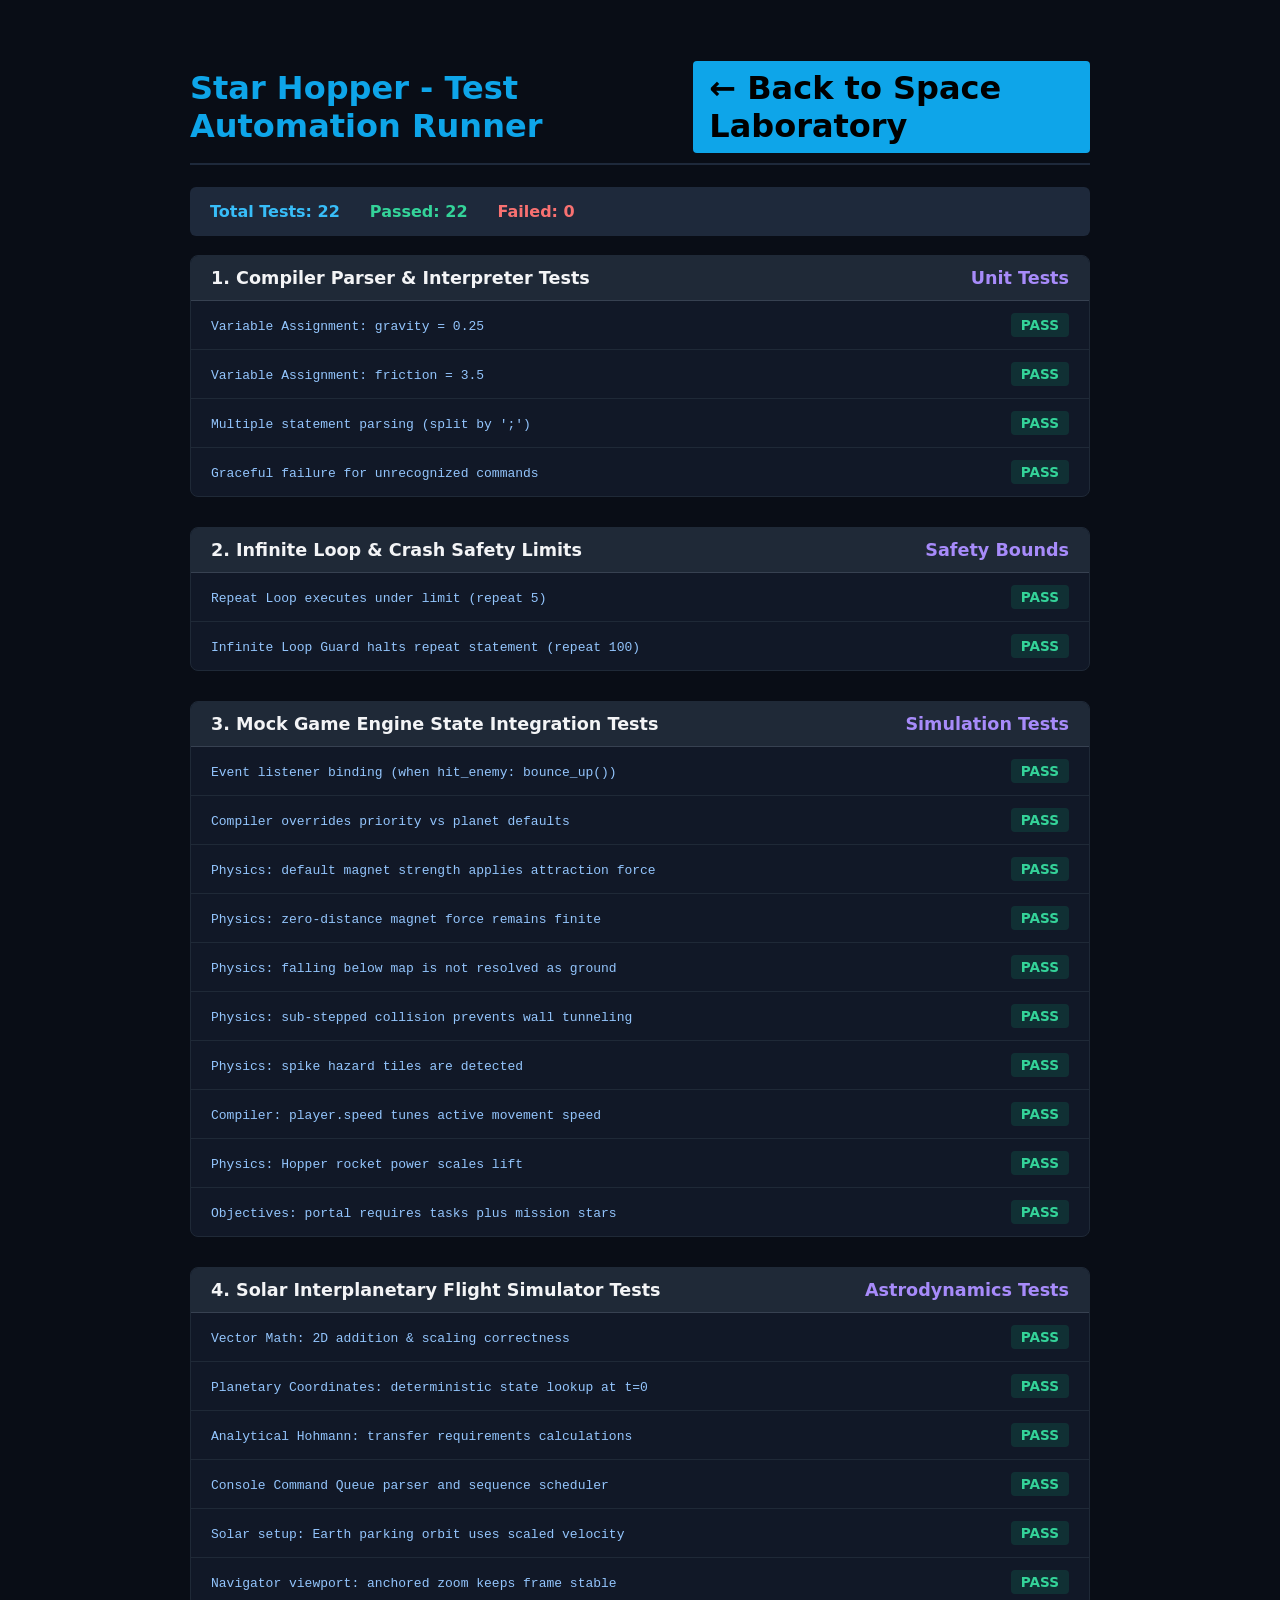
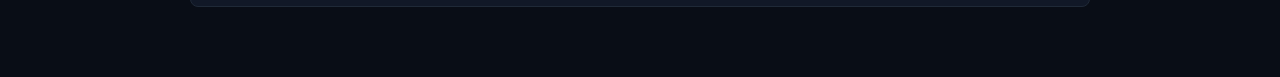
==== tests.html @ 29ea79fc "Improve mission dashboard and engineering flow" ====
<!DOCTYPE html>
<html lang="en">
<head>
  <meta charset="UTF-8">
  <title>Star Hopper - Integration & Unit Tests</title>
  <style>
    body {
      background: #090d16;
      color: #f3f4f6;
      font-family: system-ui, -apple-system, sans-serif;
      padding: 40px;
      max-width: 900px;
      margin: 0 auto;
    }
    h1 {
      color: #0ea5e9;
      border-bottom: 2px solid #1e293b;
      padding-bottom: 10px;
      display: flex;
      justify-content: space-between;
      align-items: center;
    }
    .test-suite {
      margin-bottom: 30px;
      background: #111827;
      border: 1px solid #1f2937;
      border-radius: 8px;
      overflow: hidden;
    }
    .suite-header {
      background: #1f2937;
      padding: 12px 20px;
      font-weight: bold;
      font-size: 1.1rem;
      border-bottom: 1px solid #374151;
      display: flex;
      justify-content: space-between;
    }
    .test-row {
      padding: 12px 20px;
      border-bottom: 1px solid #1f2937;
      display: flex;
      justify-content: space-between;
      align-items: center;
    }
    .test-row:last-child {
      border-bottom: none;
    }
    .test-name {
      font-family: monospace;
      color: #93c5fd;
    }
    .status-pass {
      background: rgba(16, 185, 129, 0.15);
      color: #34d399;
      padding: 4px 10px;
      border-radius: 4px;
      font-size: 0.85rem;
      font-weight: bold;
    }
    .status-fail {
      background: rgba(239, 68, 68, 0.15);
      color: #f87171;
      padding: 4px 10px;
      border-radius: 4px;
      font-size: 0.85rem;
      font-weight: bold;
    }
    .error-details {
      margin-top: 5px;
      color: #fca5a5;
      font-family: monospace;
      font-size: 0.8rem;
      background: #271c1c;
      padding: 8px;
      border-radius: 4px;
      display: none;
    }
    .summary-box {
      background: #1e293b;
      padding: 15px 20px;
      border-radius: 6px;
      display: flex;
      gap: 30px;
      font-weight: bold;
    }
    .nav-btn {
      background: #0ea5e9;
      color: #000;
      border: none;
      padding: 8px 16px;
      border-radius: 4px;
      font-weight: bold;
      cursor: pointer;
      text-decoration: none;
    }
    .nav-btn:hover {
      background: #38bdf8;
    }
  </style>
  <!-- Sequentially Mock dependencies for game instances -->
  <script>
    // Audio/SFX Mocks
    const SFX = {
      playJump: () => {},
      playSuccess: () => {},
      playError: () => {},
      playCoin: () => {},
      startBGM: () => {},
      stopBGM: () => {}
    };
    // UI Log mock
    function ui_log_output(msg, type) {
      console.log(`[MOCK UI LOG - ${type}]: ${msg}`);
    }
    function ui_log_input(msg) {
      console.log(`[MOCK UI INPUT]: ${msg}`);
    }
    function updateMissionList() {}
    function renderNotebookHistory() {}
    let notebookEntries = {};
  </script>
  <!-- Load compiler and engine modules -->
  <script src="interpreter.js"></script>
  <script src="missions.js"></script>
  <script src="planets.js"></script>
  <script src="entities.js"></script>
  <script src="physics.js"></script>
  <!-- Solar Spaceflight simulator modules -->
  <script src="nav-core.js"></script>
  <script src="nav-bodies.js"></script>
  <script src="nav-physics.js"></script>
  <script src="nav-ship.js"></script>
  <script src="nav-transfer.js"></script>
  <script src="nav-renderer.js"></script>
  <script src="nav-missions.js"></script>
  <script src="navigator.js"></script>
  <script src="game.js"></script>
</head>
<body>

  <h1>
    <span>Star Hopper - Test Automation Runner</span>
    <a href="index.html" class="nav-btn">← Back to Space Laboratory</a>
  </h1>

  <div class="summary-box">
    <div style="color: #38bdf8;">Total Tests: <span id="total-count">0</span></div>
    <div style="color: #34d399;">Passed: <span id="passed-count">0</span></div>
    <div style="color: #f87171;">Failed: <span id="failed-count">0</span></div>
  </div>
  
  <br />

  <div class="test-suite">
    <div class="suite-header">
      <span>1. Compiler Parser & Interpreter Tests</span>
      <span style="color: #a78bfa;">Unit Tests</span>
    </div>
    <div id="compiler-suite"></div>
  </div>

  <div class="test-suite">
    <div class="suite-header">
      <span>2. Infinite Loop & Crash Safety Limits</span>
      <span style="color: #a78bfa;">Safety Bounds</span>
    </div>
    <div id="safety-suite"></div>
  </div>

  <div class="test-suite">
    <div class="suite-header">
      <span>3. Mock Game Engine State Integration Tests</span>
      <span style="color: #a78bfa;">Simulation Tests</span>
    </div>
    <div id="engine-suite"></div>
  </div>

  <div class="test-suite">
    <div class="suite-header">
      <span>4. Solar Interplanetary Flight Simulator Tests</span>
      <span style="color: #a78bfa;">Astrodynamics Tests</span>
    </div>
    <div id="solar-suite"></div>
  </div>

  <!-- Run the tests -->
  <script src="test-runner.js"></script>
</body>
</html>
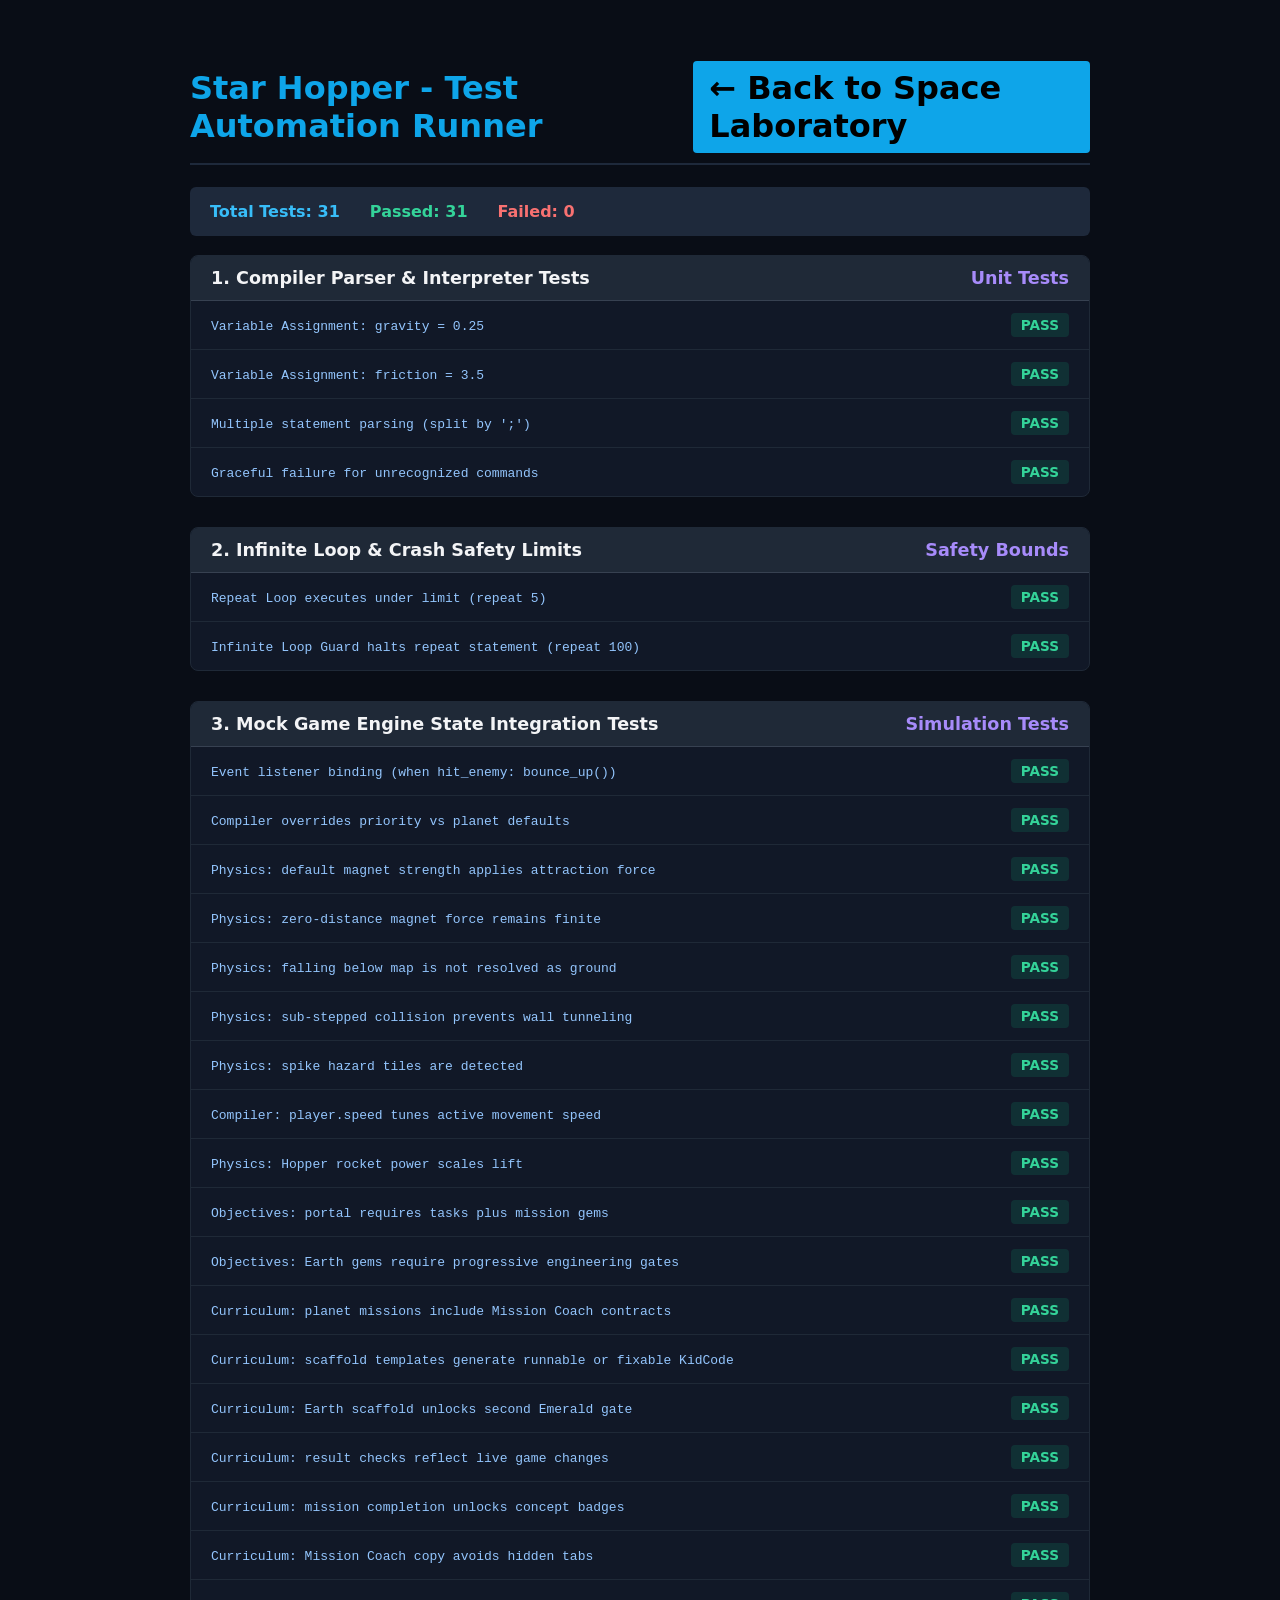
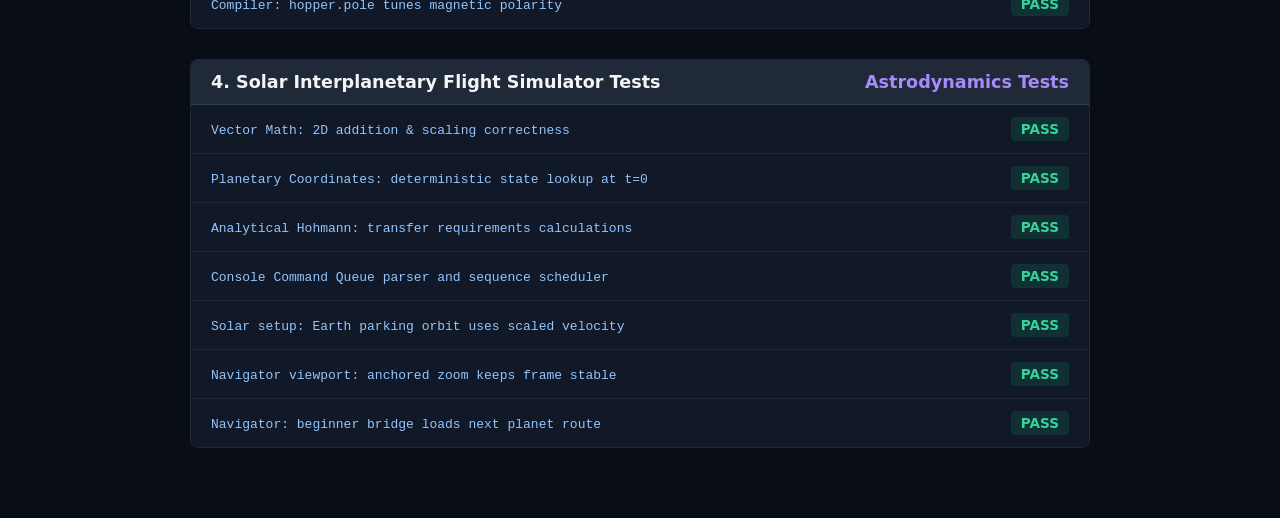
==== commit 4f9904a6: "Add Mission Coach 2 learning loop" ====
--- a/tests.html
+++ b/tests.html
@@ -136,6 +136,7 @@
   <script src="nav-missions.js"></script>
   <script src="navigator.js"></script>
   <script src="game.js"></script>
+  <script src="guided-mode.js"></script>
 </head>
 <body>
 
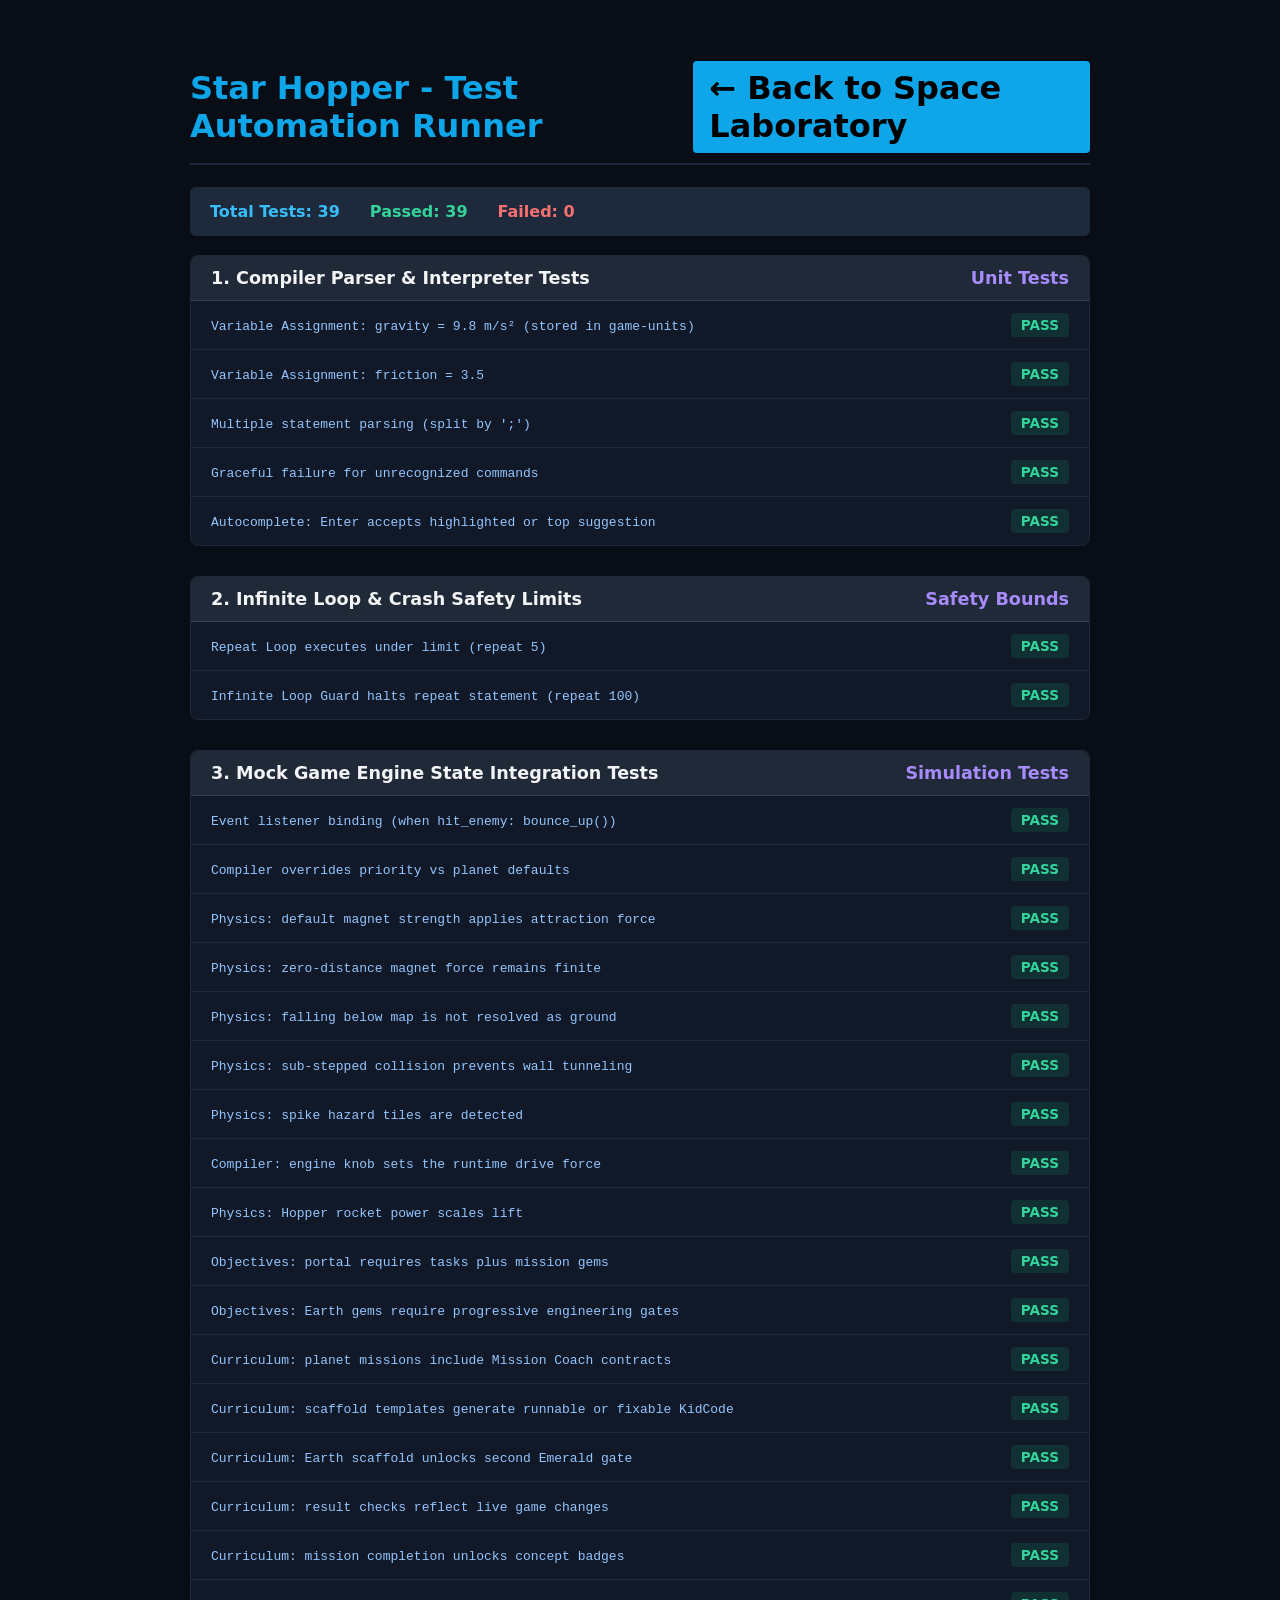
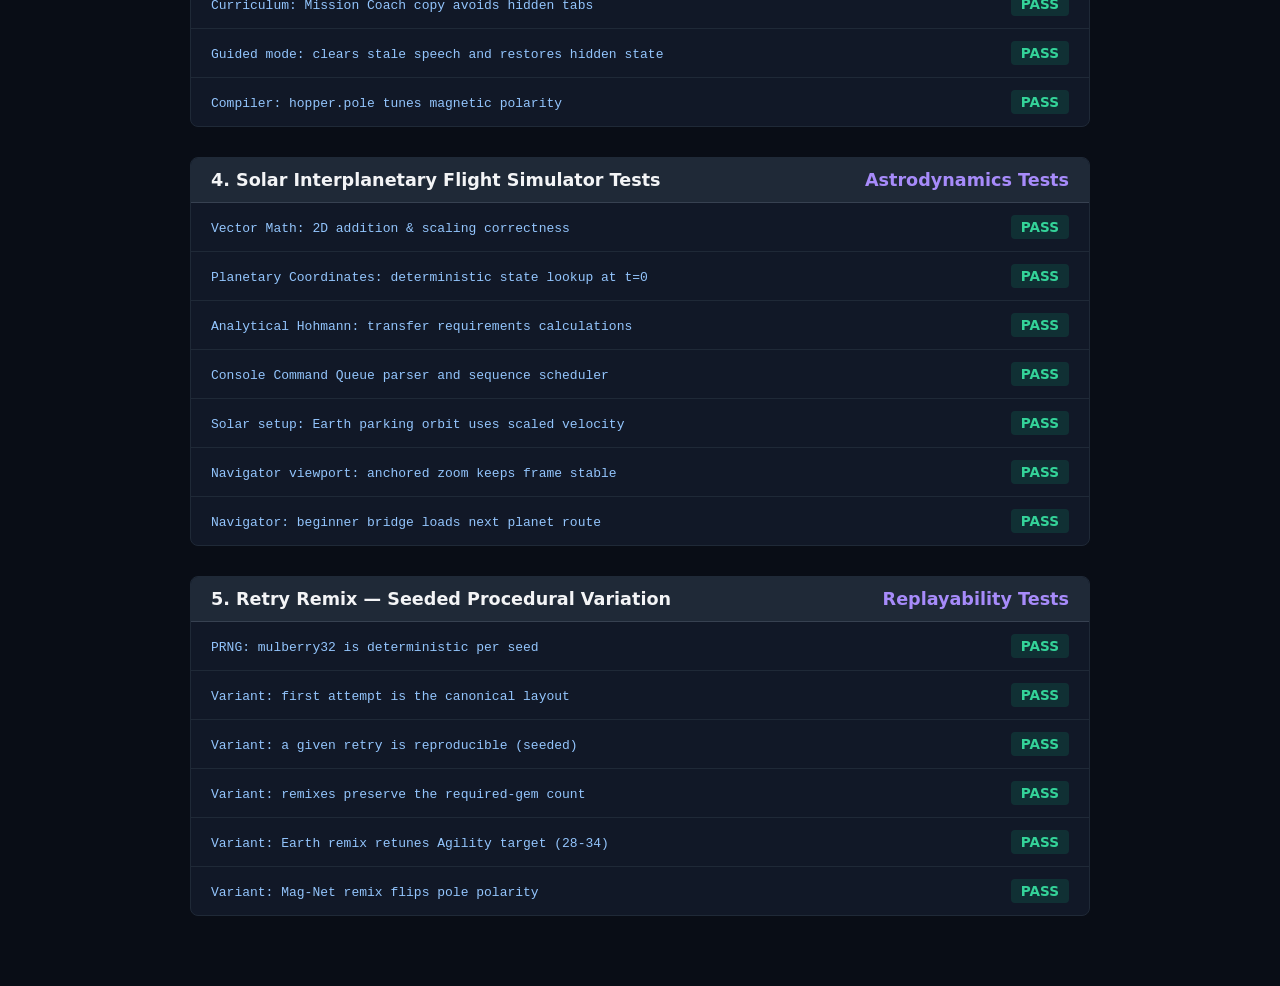
==== commit fb0f0c13: "Add Retry Remix: seeded procedural variation on retries (same lesson, new instance) A restart should" ====
--- a/tests.html
+++ b/tests.html
@@ -126,6 +126,7 @@
   <script src="planets.js"></script>
   <script src="entities.js"></script>
   <script src="physics.js"></script>
+  <script src="ui.js"></script>
   <!-- Solar Spaceflight simulator modules -->
   <script src="nav-core.js"></script>
   <script src="nav-bodies.js"></script>
@@ -135,6 +136,7 @@
   <script src="nav-renderer.js"></script>
   <script src="nav-missions.js"></script>
   <script src="navigator.js"></script>
+  <script src="retry-variants.js"></script>
   <script src="game.js"></script>
   <script src="guided-mode.js"></script>
 </head>
@@ -185,6 +187,14 @@
     <div id="solar-suite"></div>
   </div>
 
+  <div class="test-suite">
+    <div class="suite-header">
+      <span>5. Retry Remix — Seeded Procedural Variation</span>
+      <span style="color: #a78bfa;">Replayability Tests</span>
+    </div>
+    <div id="remix-suite"></div>
+  </div>
+
   <!-- Run the tests -->
   <script src="test-runner.js"></script>
 </body>
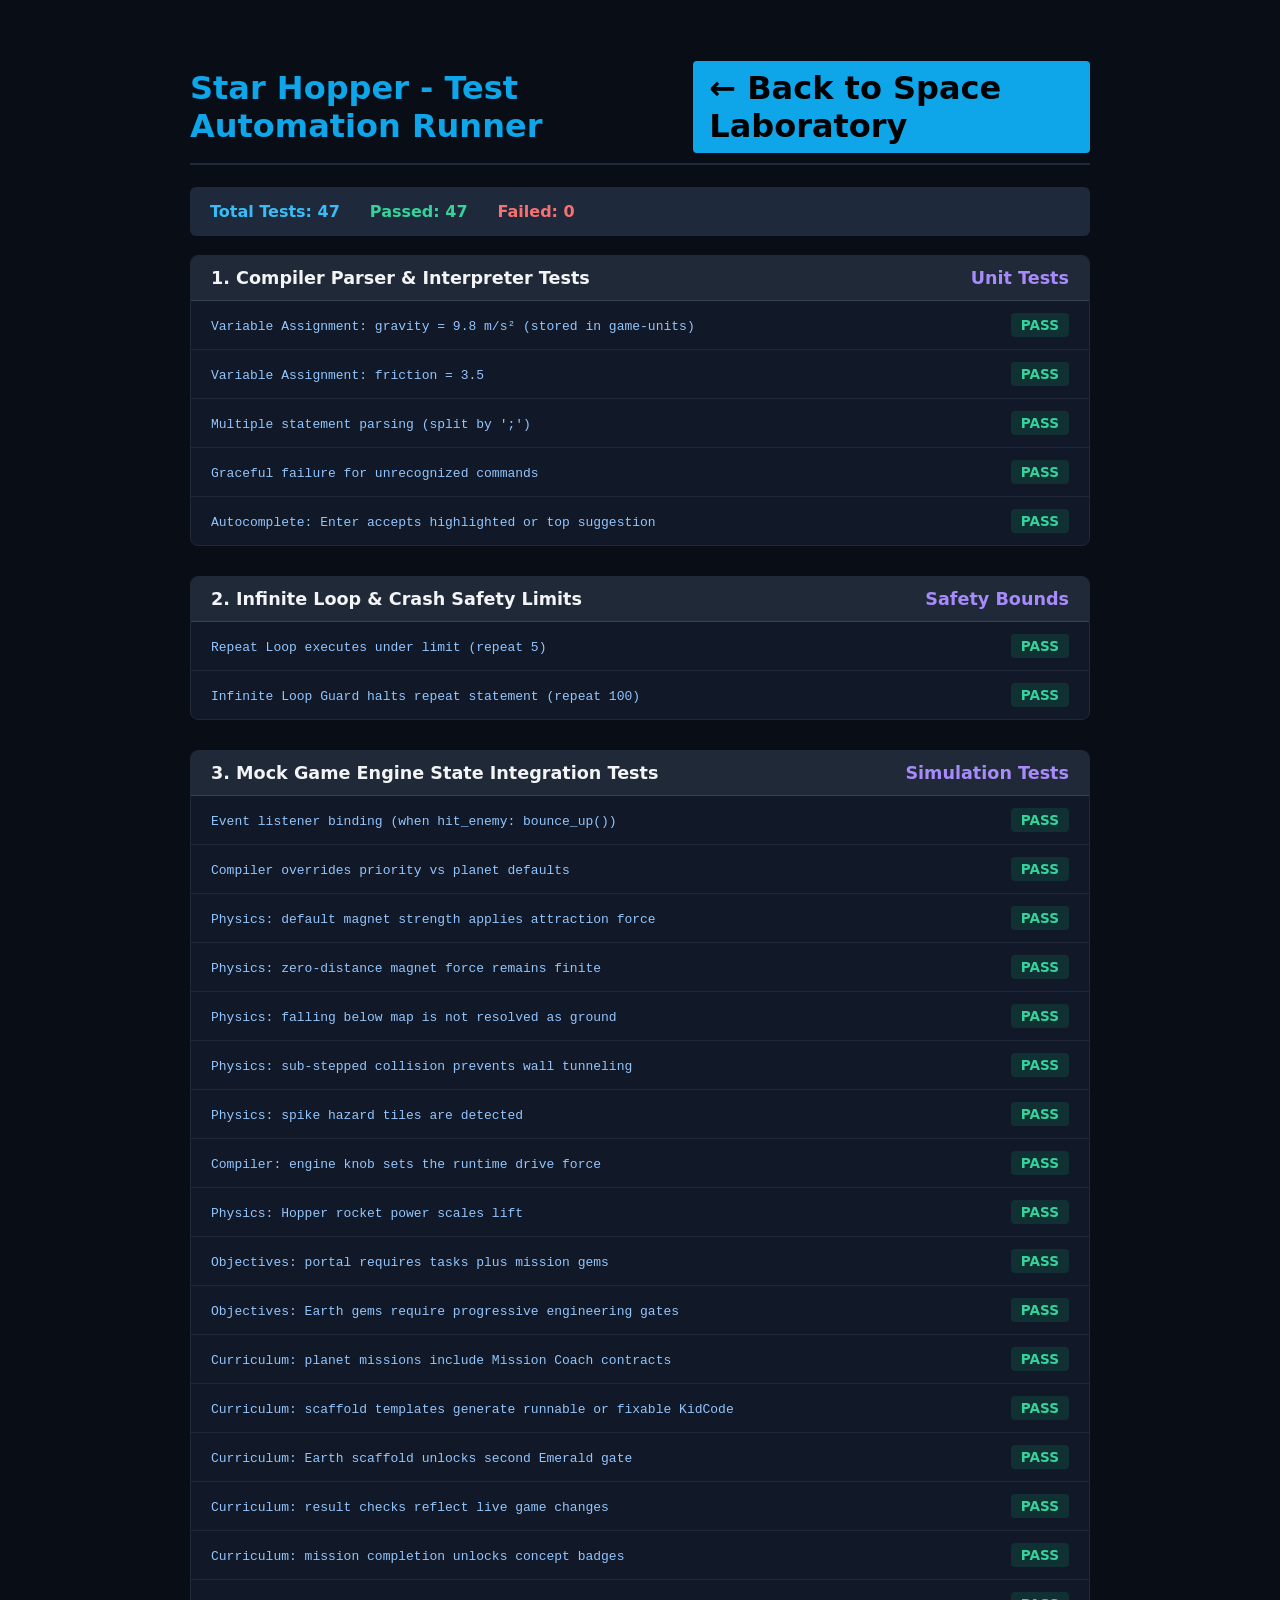
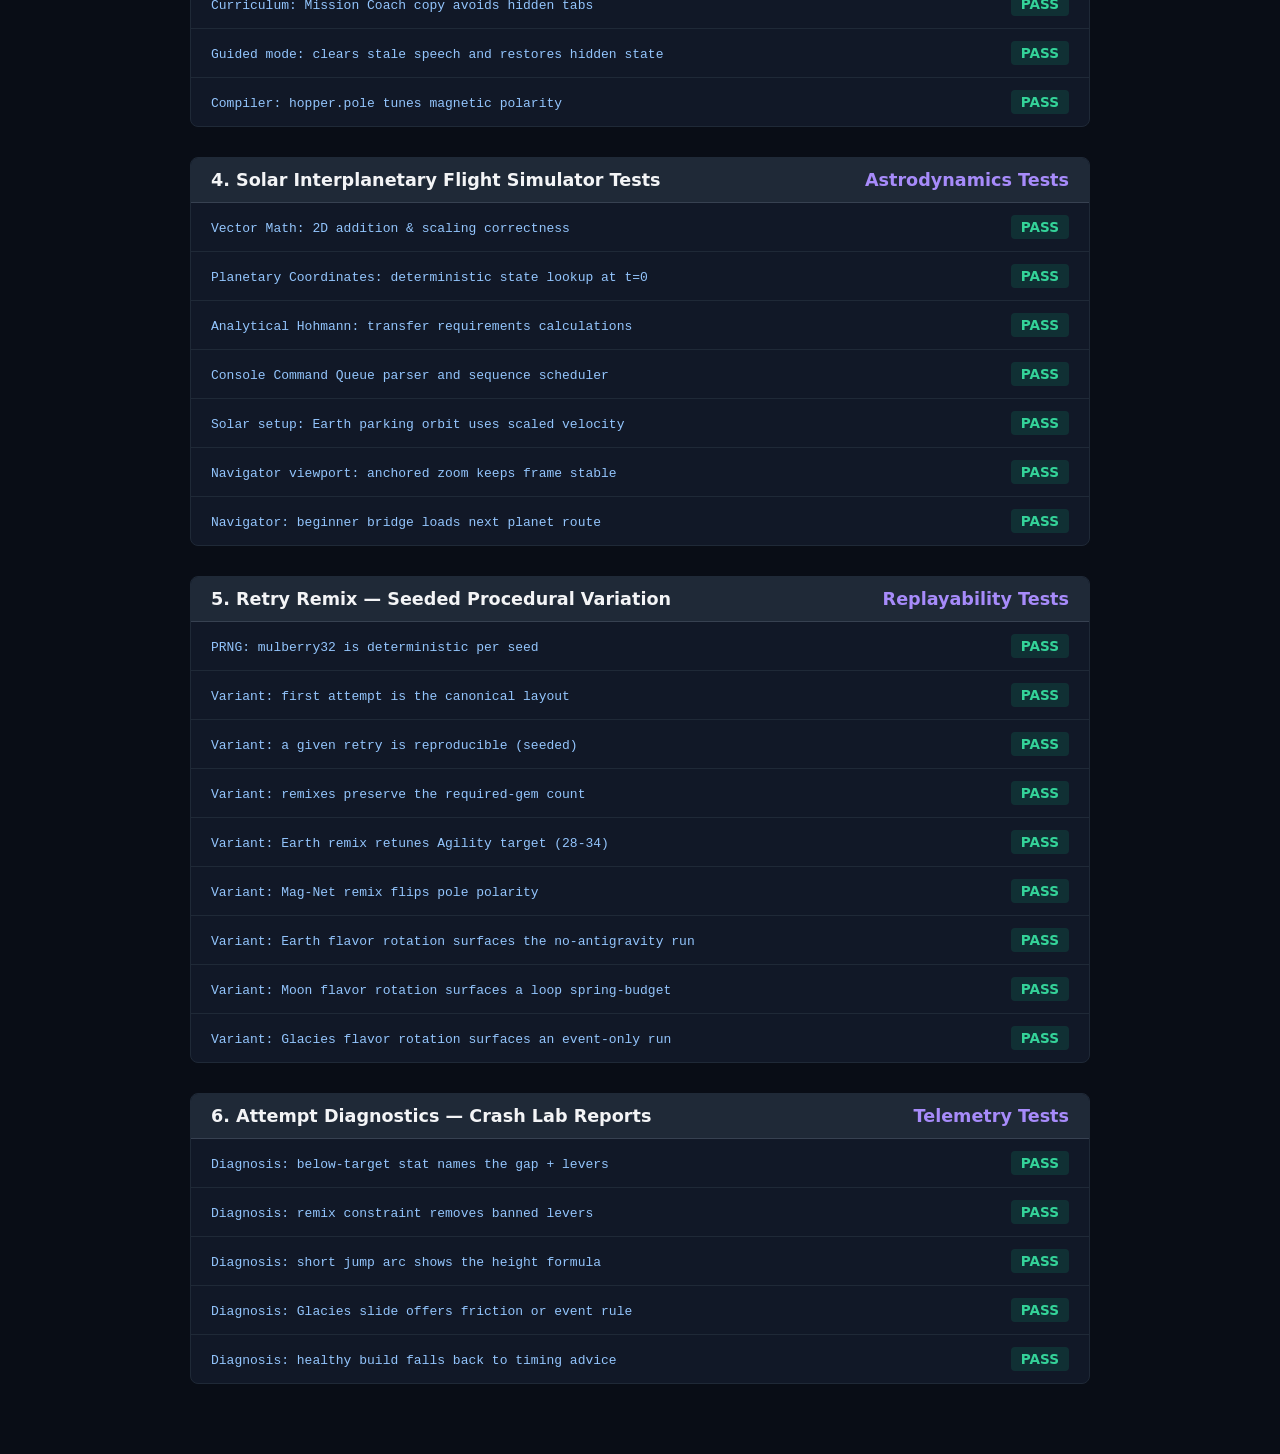
==== commit 49be2d23: "Replace game over with attempt diagnostics: crash -> lab report with staged fixes A death now produc" ====
--- a/tests.html
+++ b/tests.html
@@ -137,6 +137,7 @@
   <script src="nav-missions.js"></script>
   <script src="navigator.js"></script>
   <script src="retry-variants.js"></script>
+  <script src="diagnostics.js"></script>
   <script src="game.js"></script>
   <script src="guided-mode.js"></script>
 </head>
@@ -195,6 +196,14 @@
     <div id="remix-suite"></div>
   </div>
 
+  <div class="test-suite">
+    <div class="suite-header">
+      <span>6. Attempt Diagnostics — Crash Lab Reports</span>
+      <span style="color: #a78bfa;">Telemetry Tests</span>
+    </div>
+    <div id="diag-suite"></div>
+  </div>
+
   <!-- Run the tests -->
   <script src="test-runner.js"></script>
 </body>
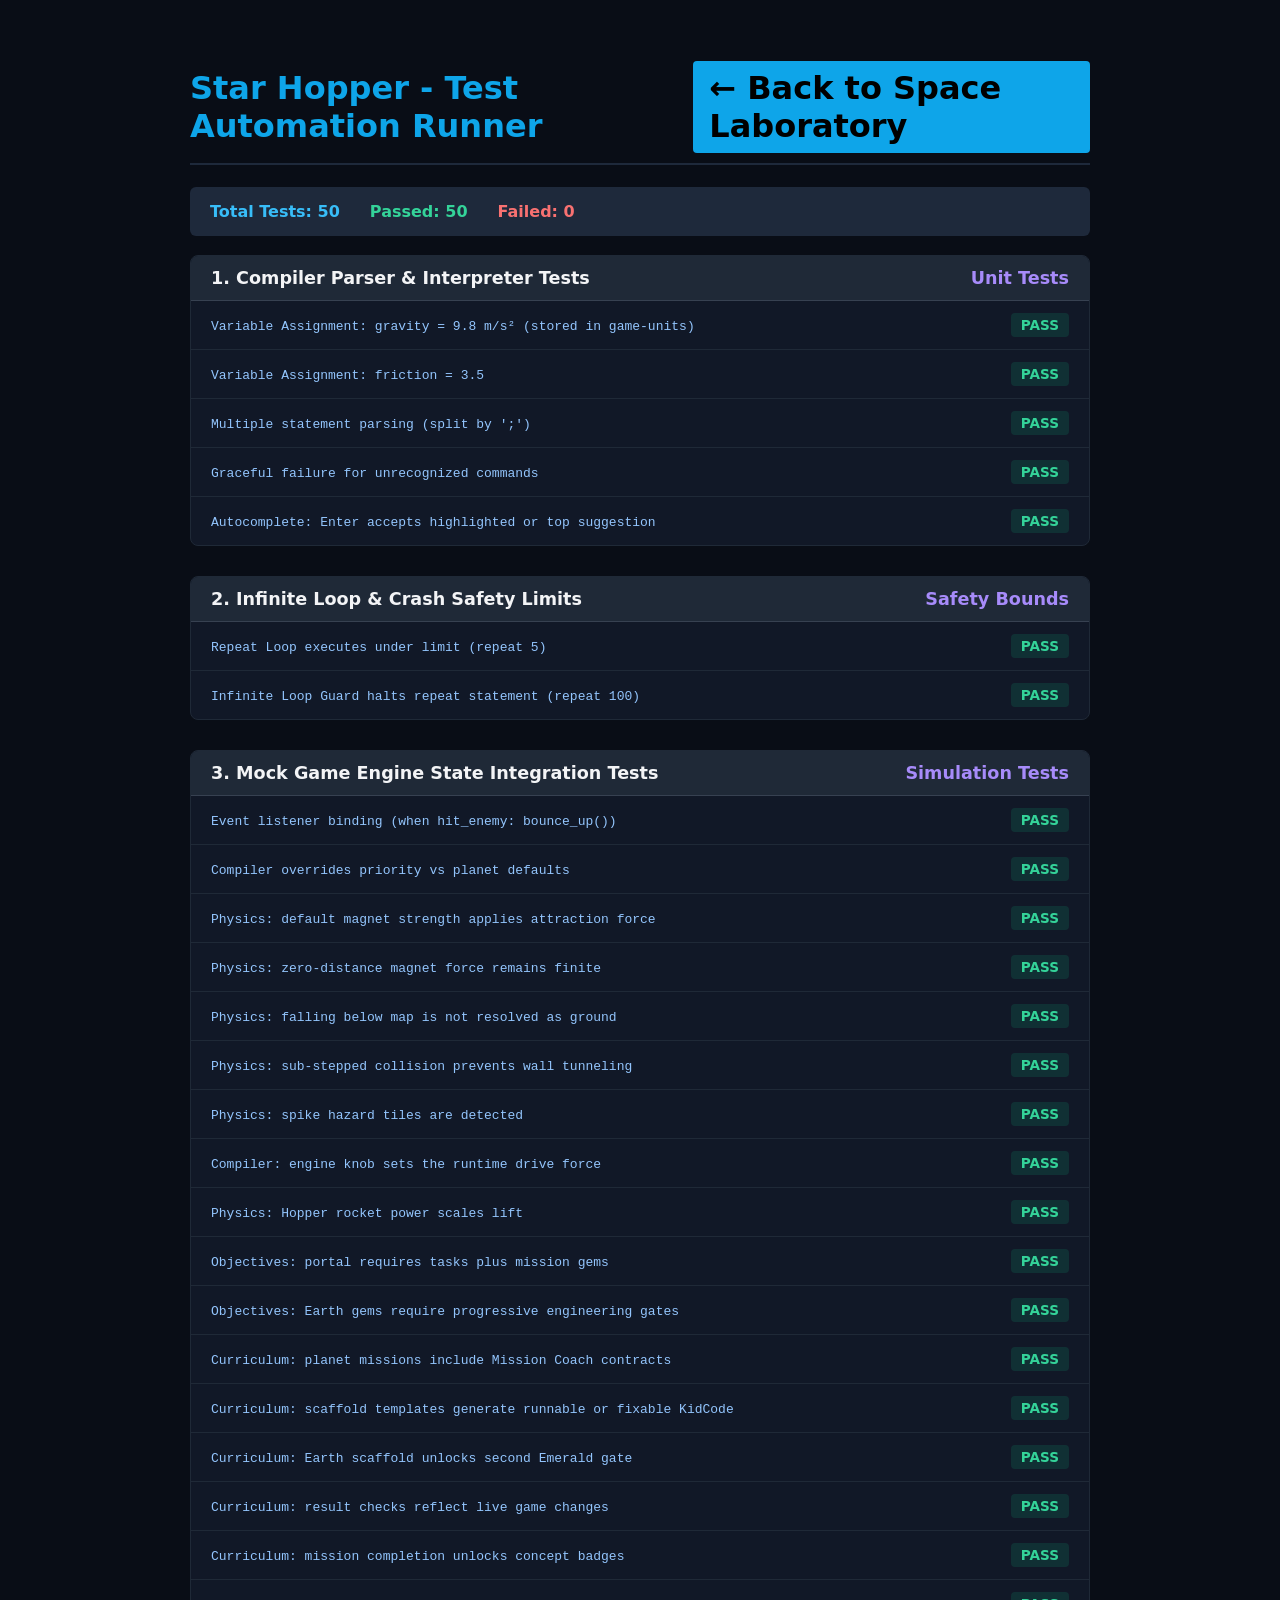
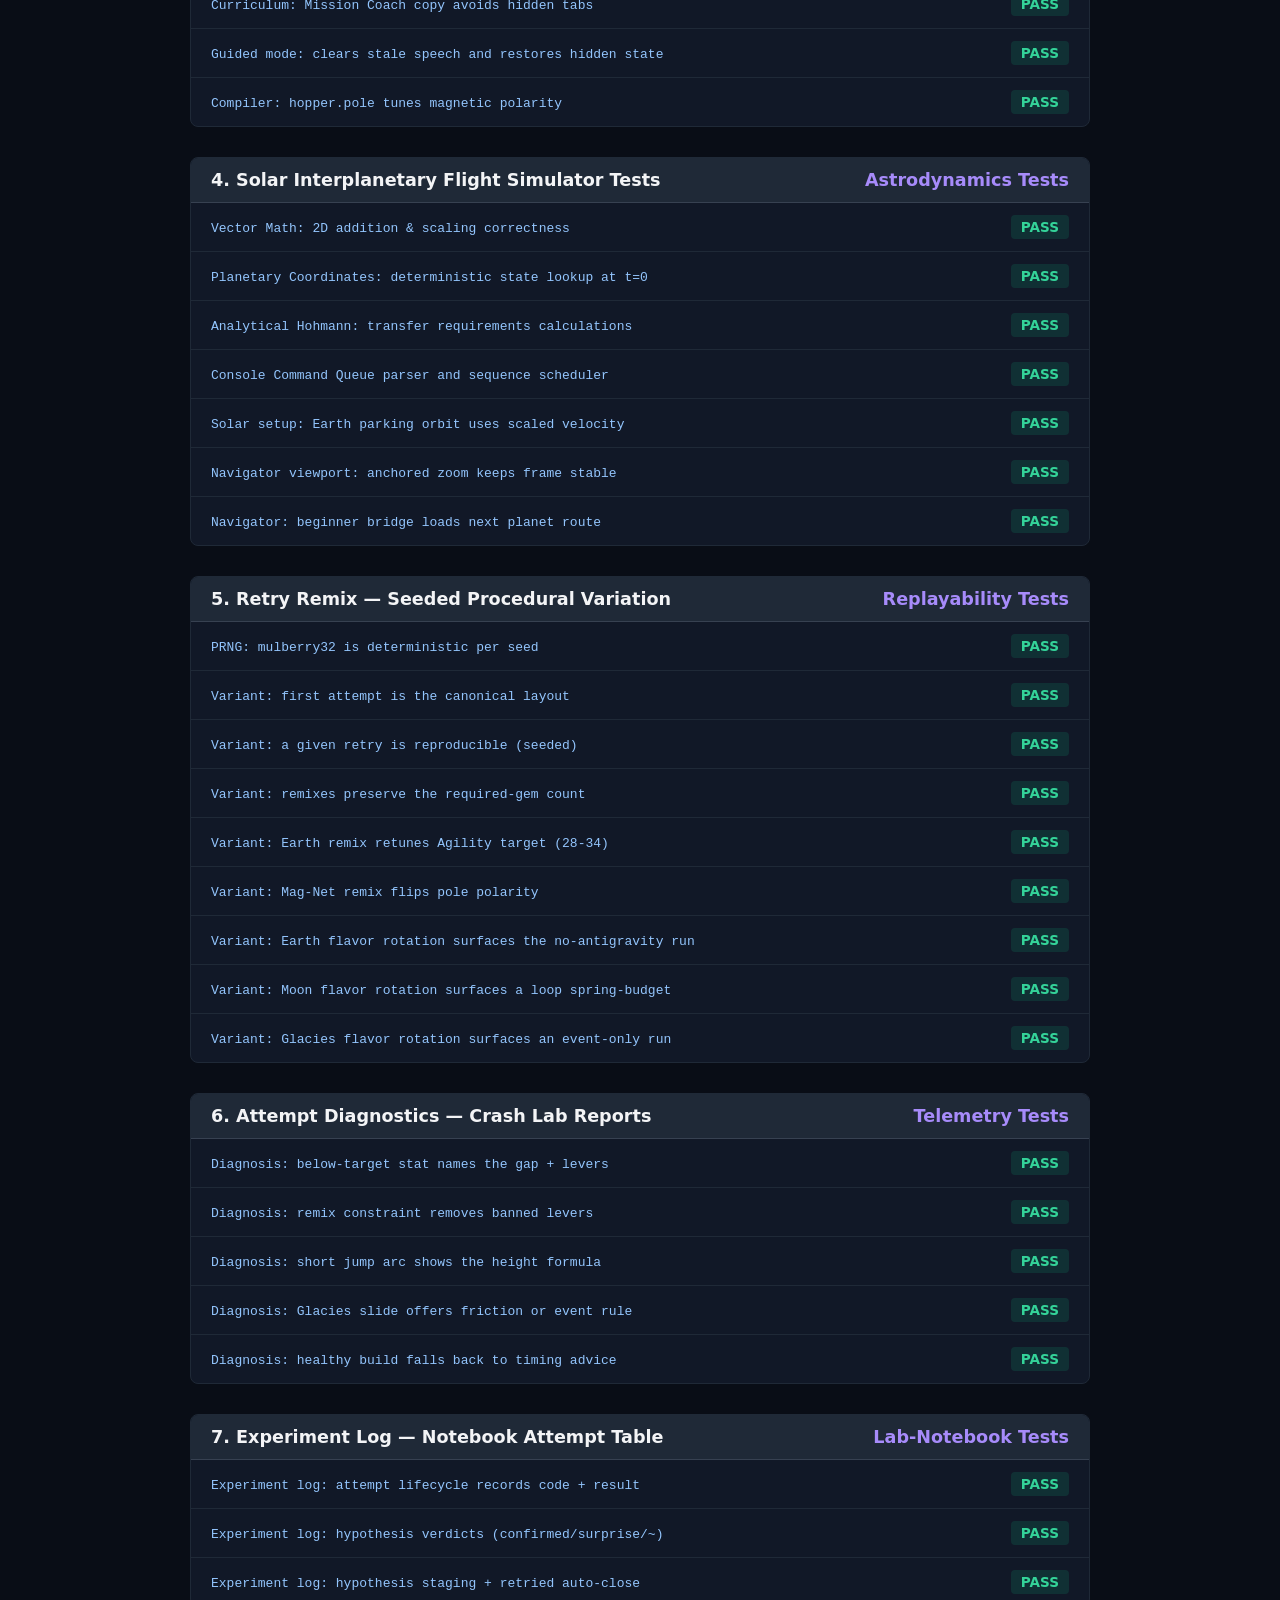
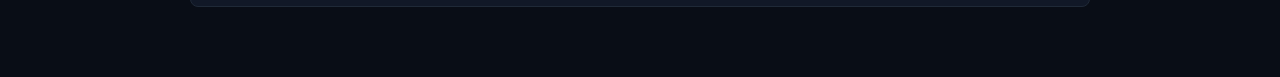
==== commit 0a4a91cc: "Notebook Experiment Log: every attempt becomes a logged experiment with a hypothesis Restarts now re" ====
--- a/tests.html
+++ b/tests.html
@@ -138,6 +138,7 @@
   <script src="navigator.js"></script>
   <script src="retry-variants.js"></script>
   <script src="diagnostics.js"></script>
+  <script src="attempt-log.js"></script>
   <script src="game.js"></script>
   <script src="guided-mode.js"></script>
 </head>
@@ -204,6 +205,14 @@
     <div id="diag-suite"></div>
   </div>
 
+  <div class="test-suite">
+    <div class="suite-header">
+      <span>7. Experiment Log — Notebook Attempt Table</span>
+      <span style="color: #a78bfa;">Lab-Notebook Tests</span>
+    </div>
+    <div id="experiment-suite"></div>
+  </div>
+
   <!-- Run the tests -->
   <script src="test-runner.js"></script>
 </body>
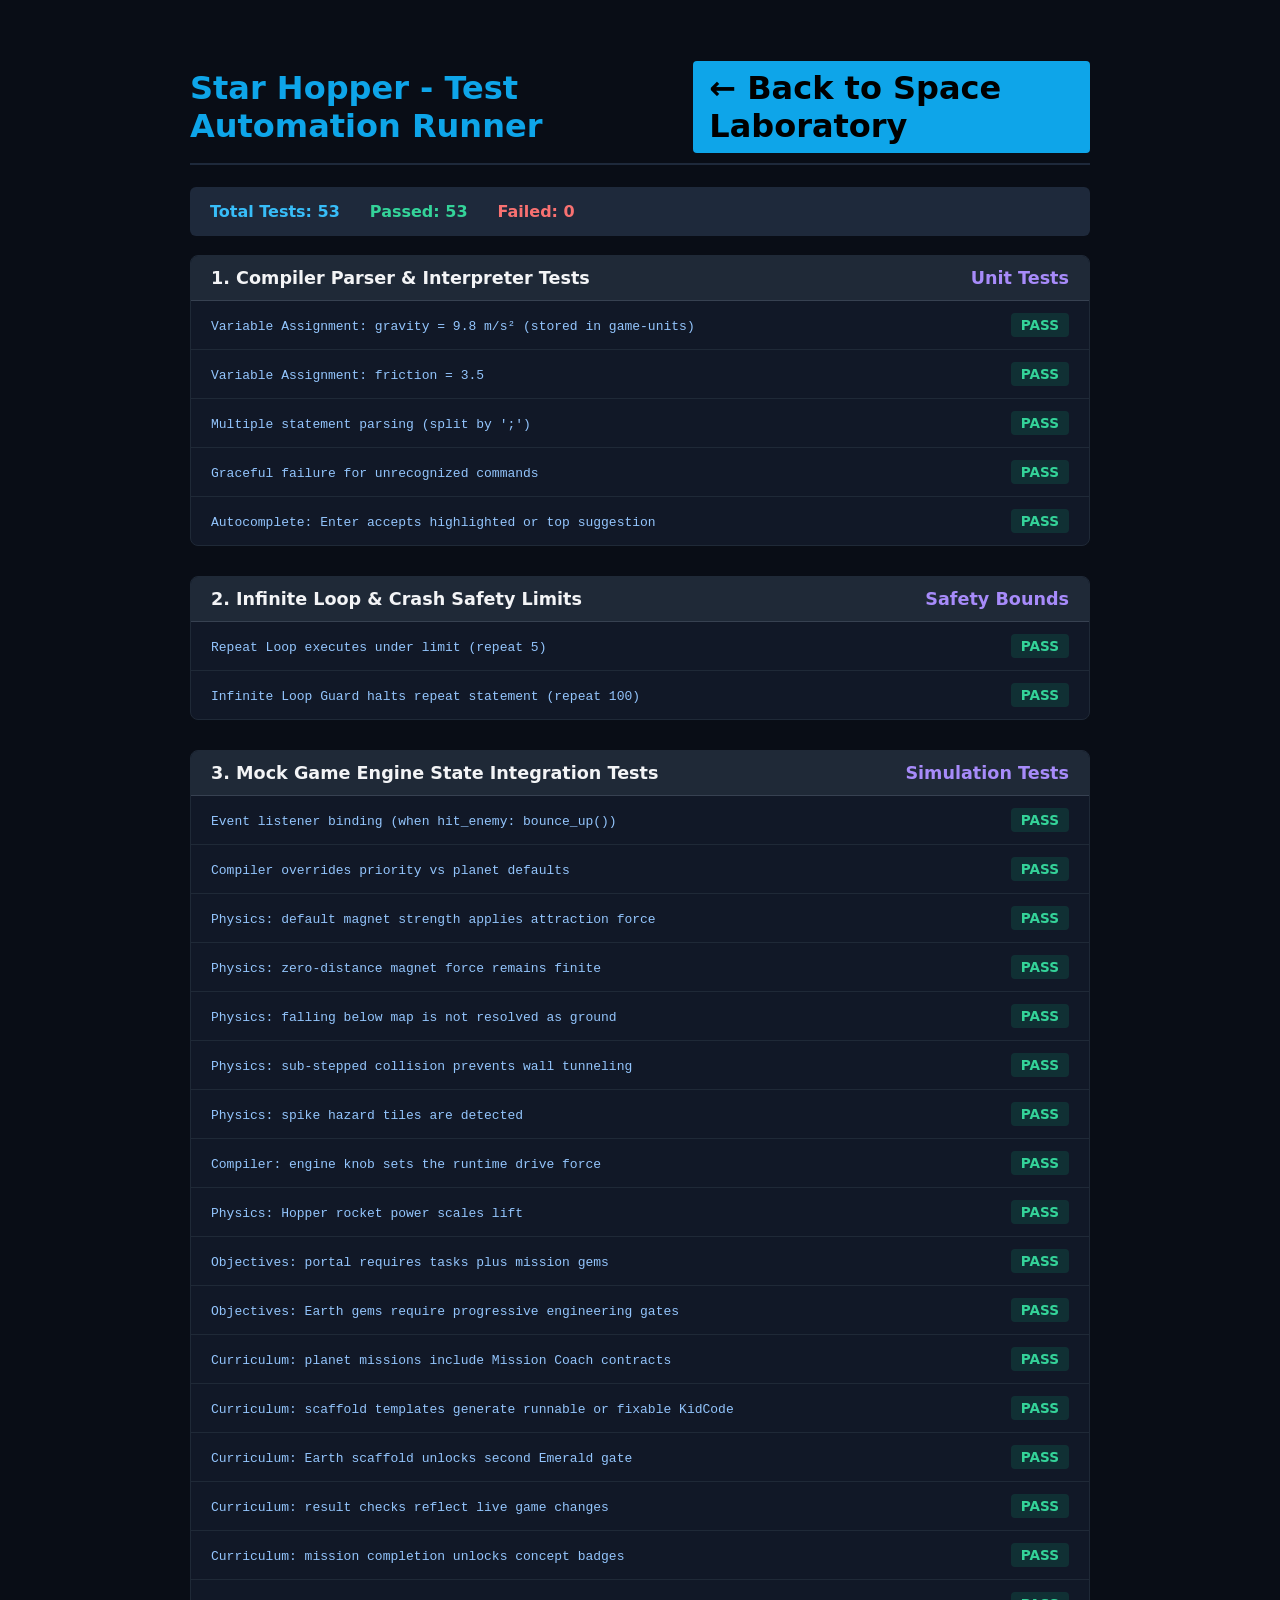
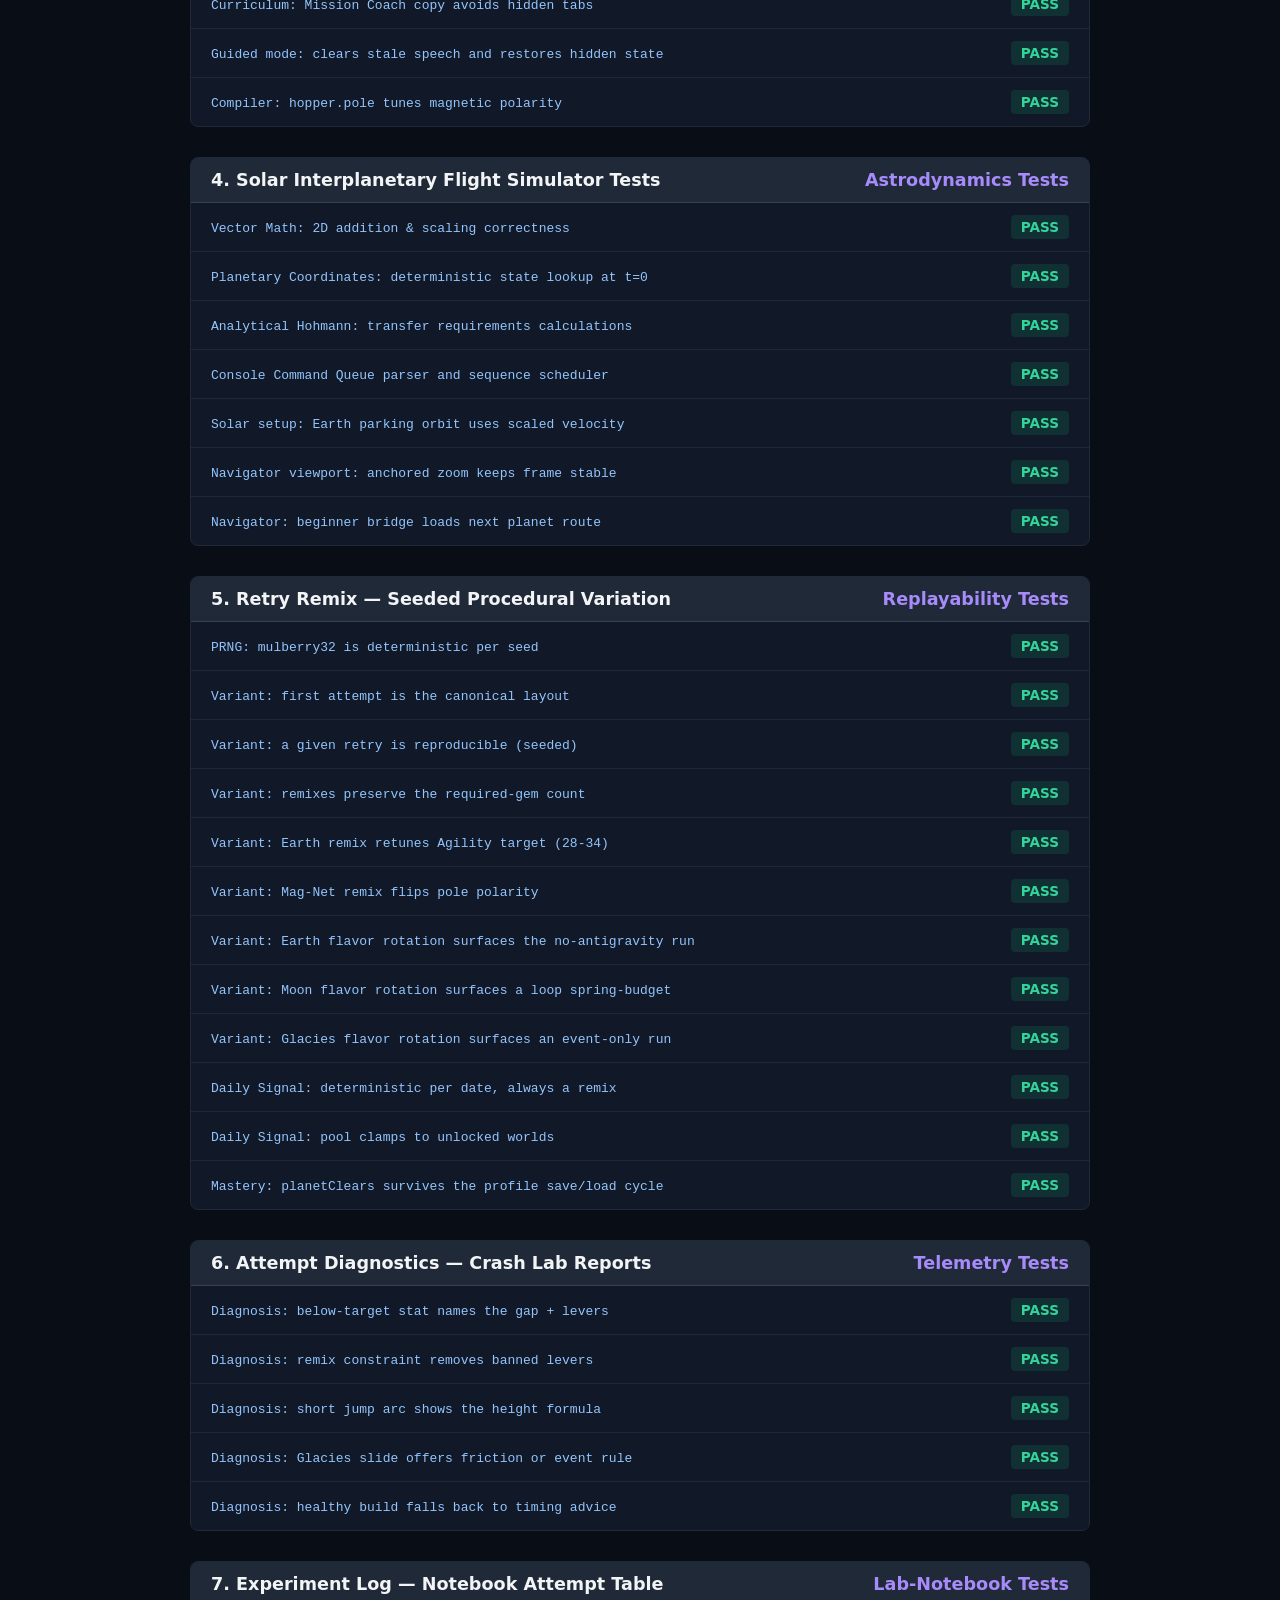
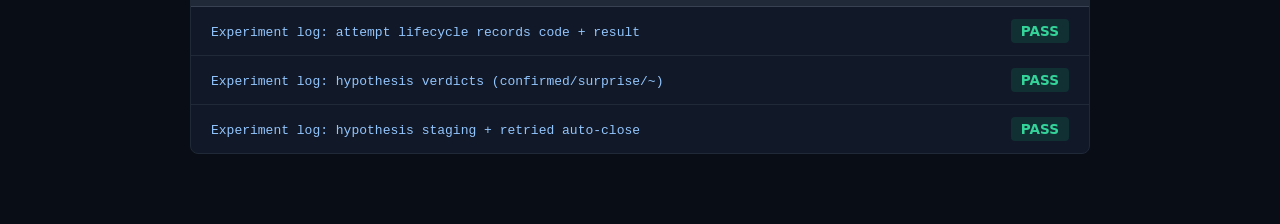
==== commit 55e6262b: "Mastery remixes after a clear + Daily Signal: a shared date-seeded challenge Completes the replayabi" ====
--- a/tests.html
+++ b/tests.html
@@ -139,6 +139,7 @@
   <script src="retry-variants.js"></script>
   <script src="diagnostics.js"></script>
   <script src="attempt-log.js"></script>
+  <script src="profiles.js"></script>
   <script src="game.js"></script>
   <script src="guided-mode.js"></script>
 </head>
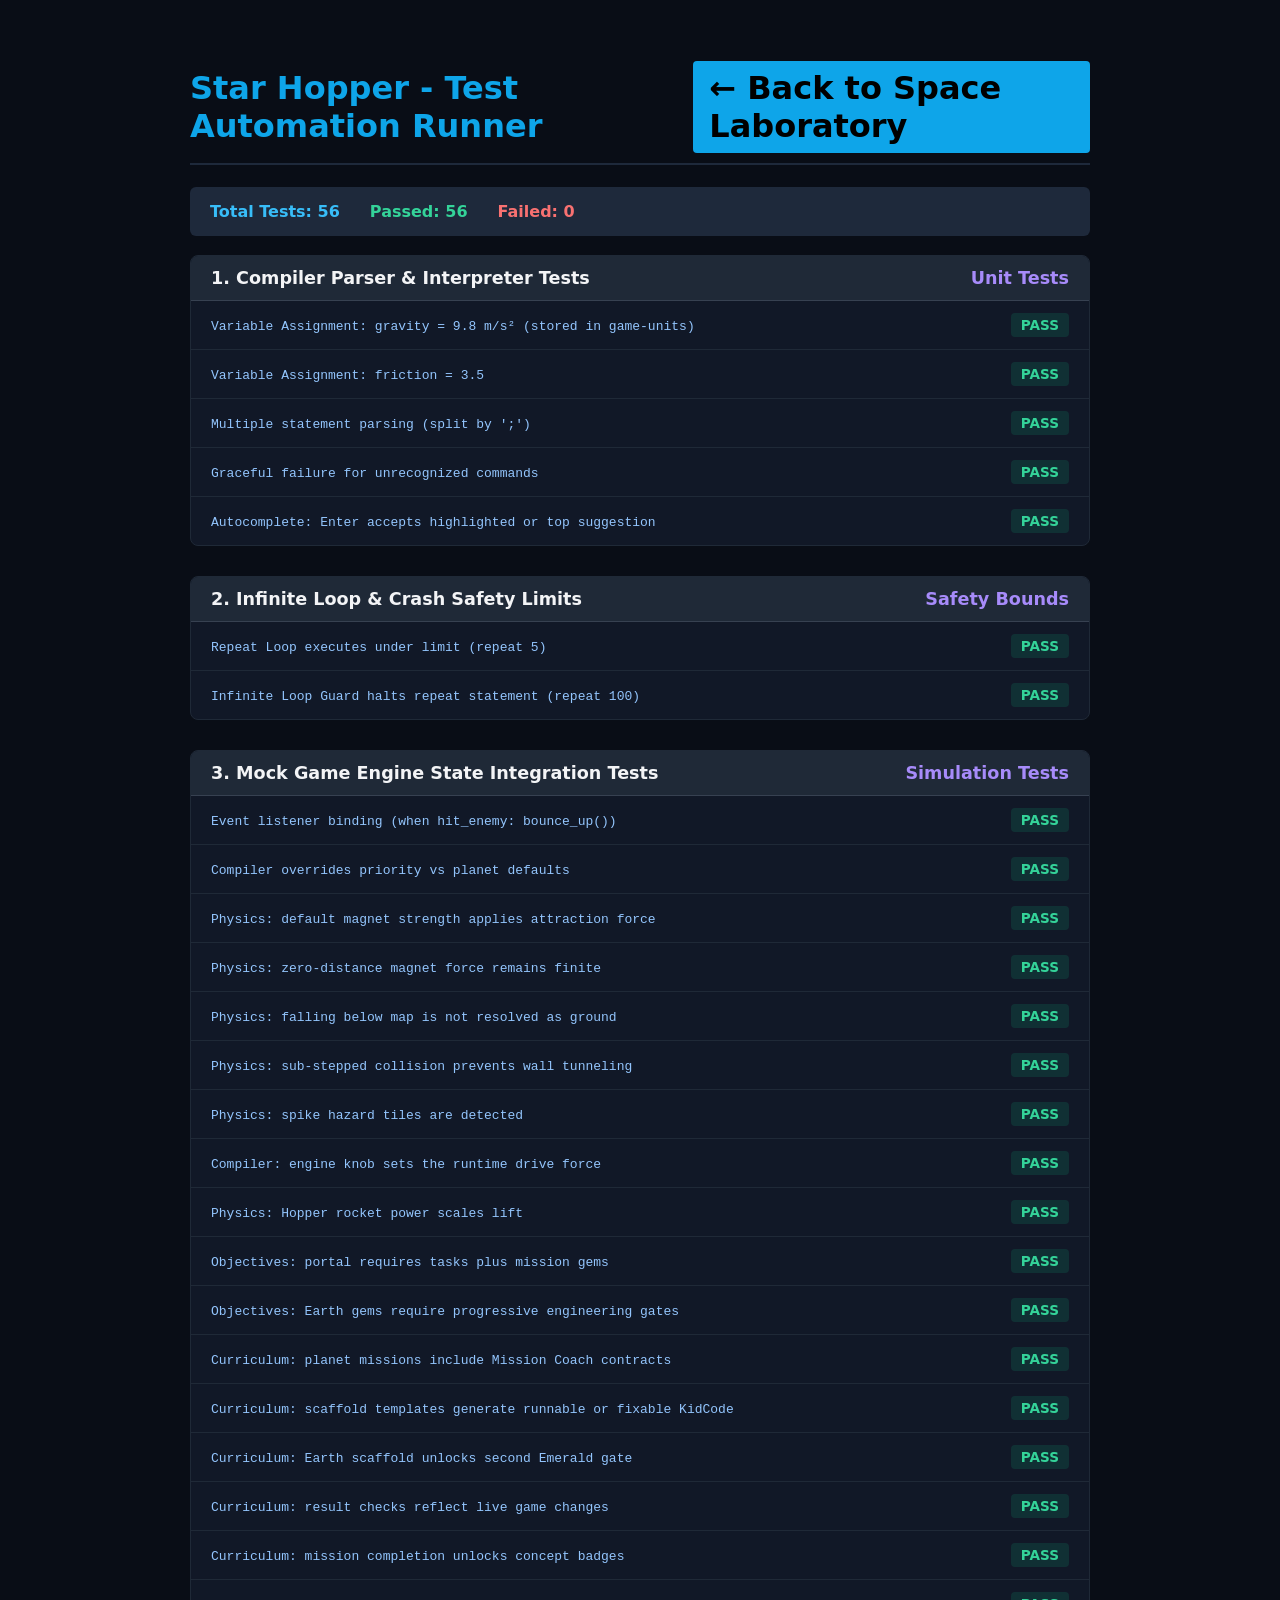
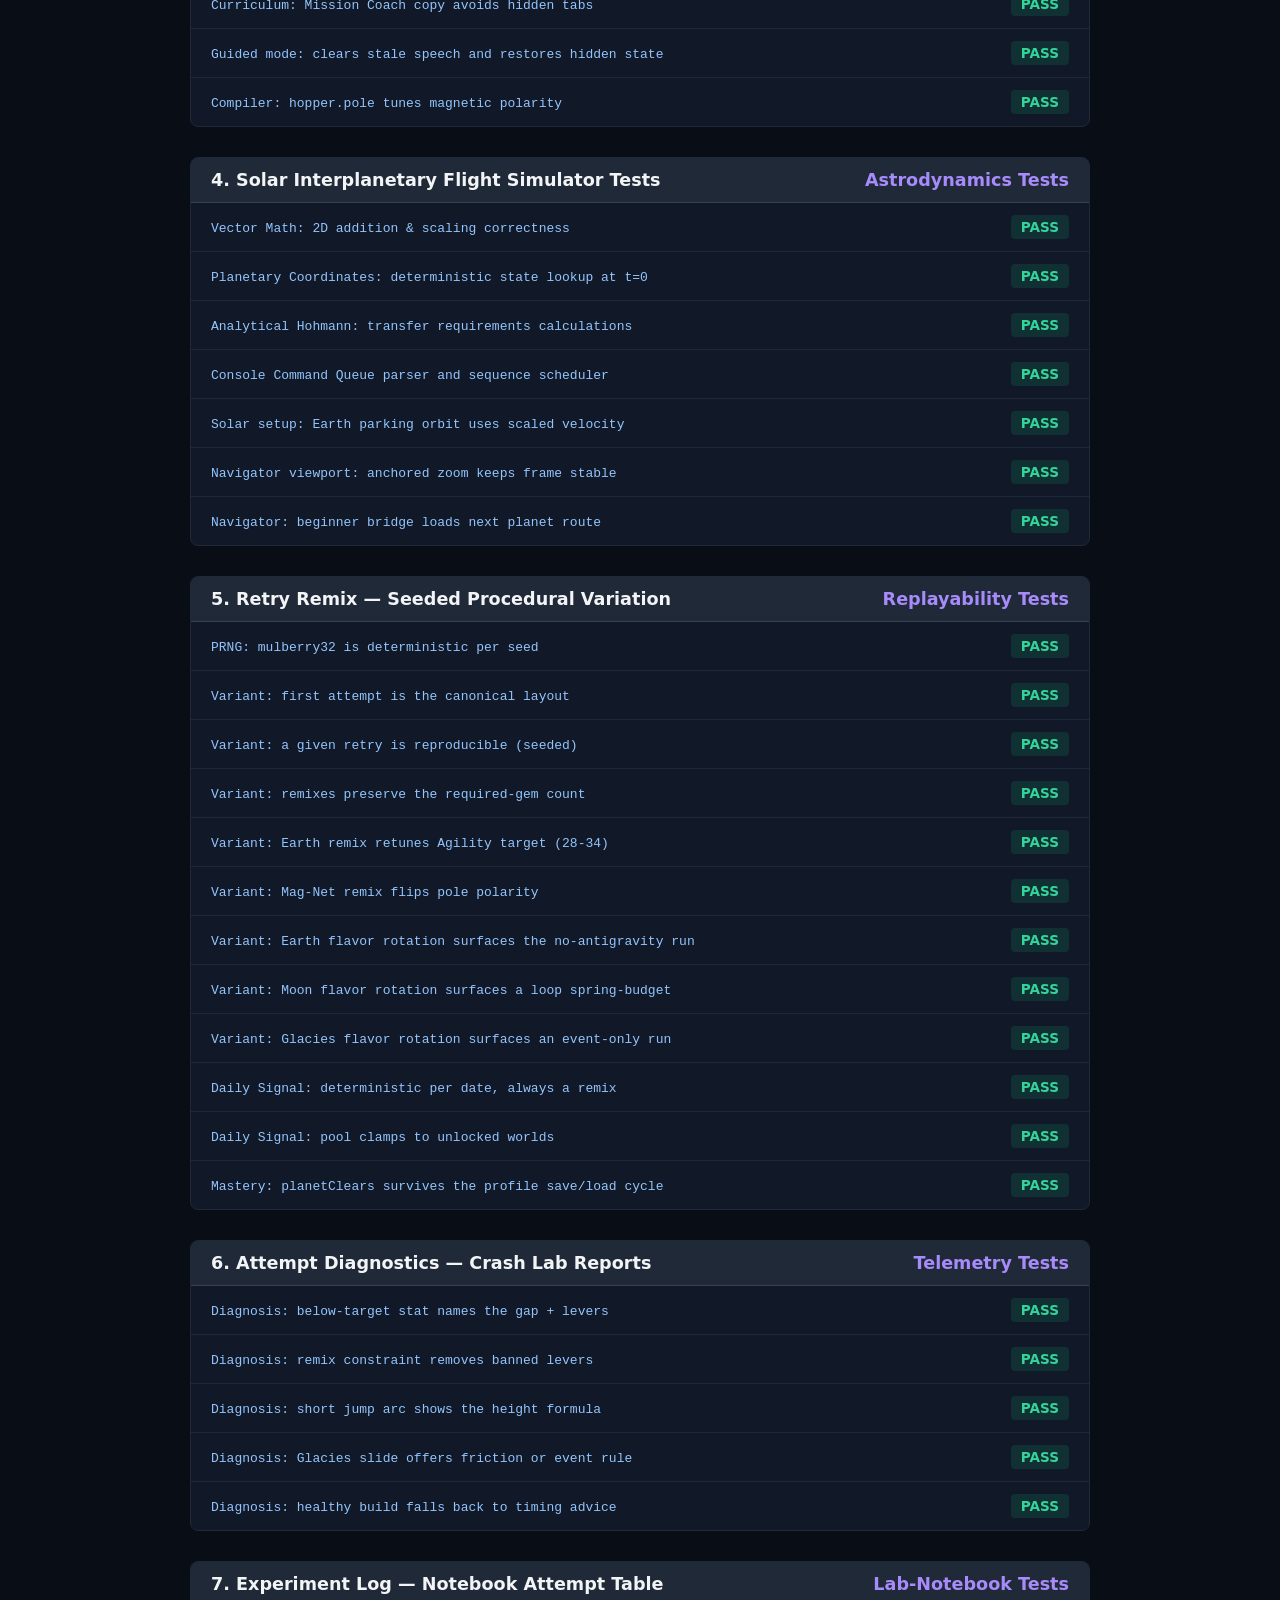
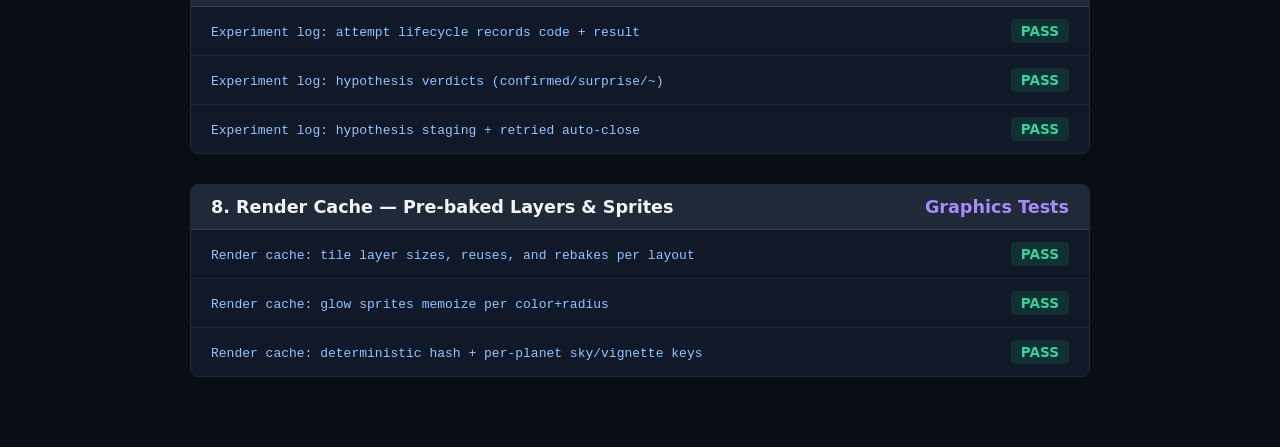
==== commit 688b60c0: "Graphics: pre-baked render layers — richer art, 2.7x faster frames Deep render-pipeline review found" ====
--- a/tests.html
+++ b/tests.html
@@ -124,6 +124,7 @@
   <script src="interpreter.js"></script>
   <script src="missions.js"></script>
   <script src="planets.js"></script>
+  <script src="render-cache.js"></script>
   <script src="entities.js"></script>
   <script src="physics.js"></script>
   <script src="ui.js"></script>
@@ -214,6 +215,14 @@
     <div id="experiment-suite"></div>
   </div>
 
+  <div class="test-suite">
+    <div class="suite-header">
+      <span>8. Render Cache — Pre-baked Layers & Sprites</span>
+      <span style="color: #a78bfa;">Graphics Tests</span>
+    </div>
+    <div id="render-suite"></div>
+  </div>
+
   <!-- Run the tests -->
   <script src="test-runner.js"></script>
 </body>
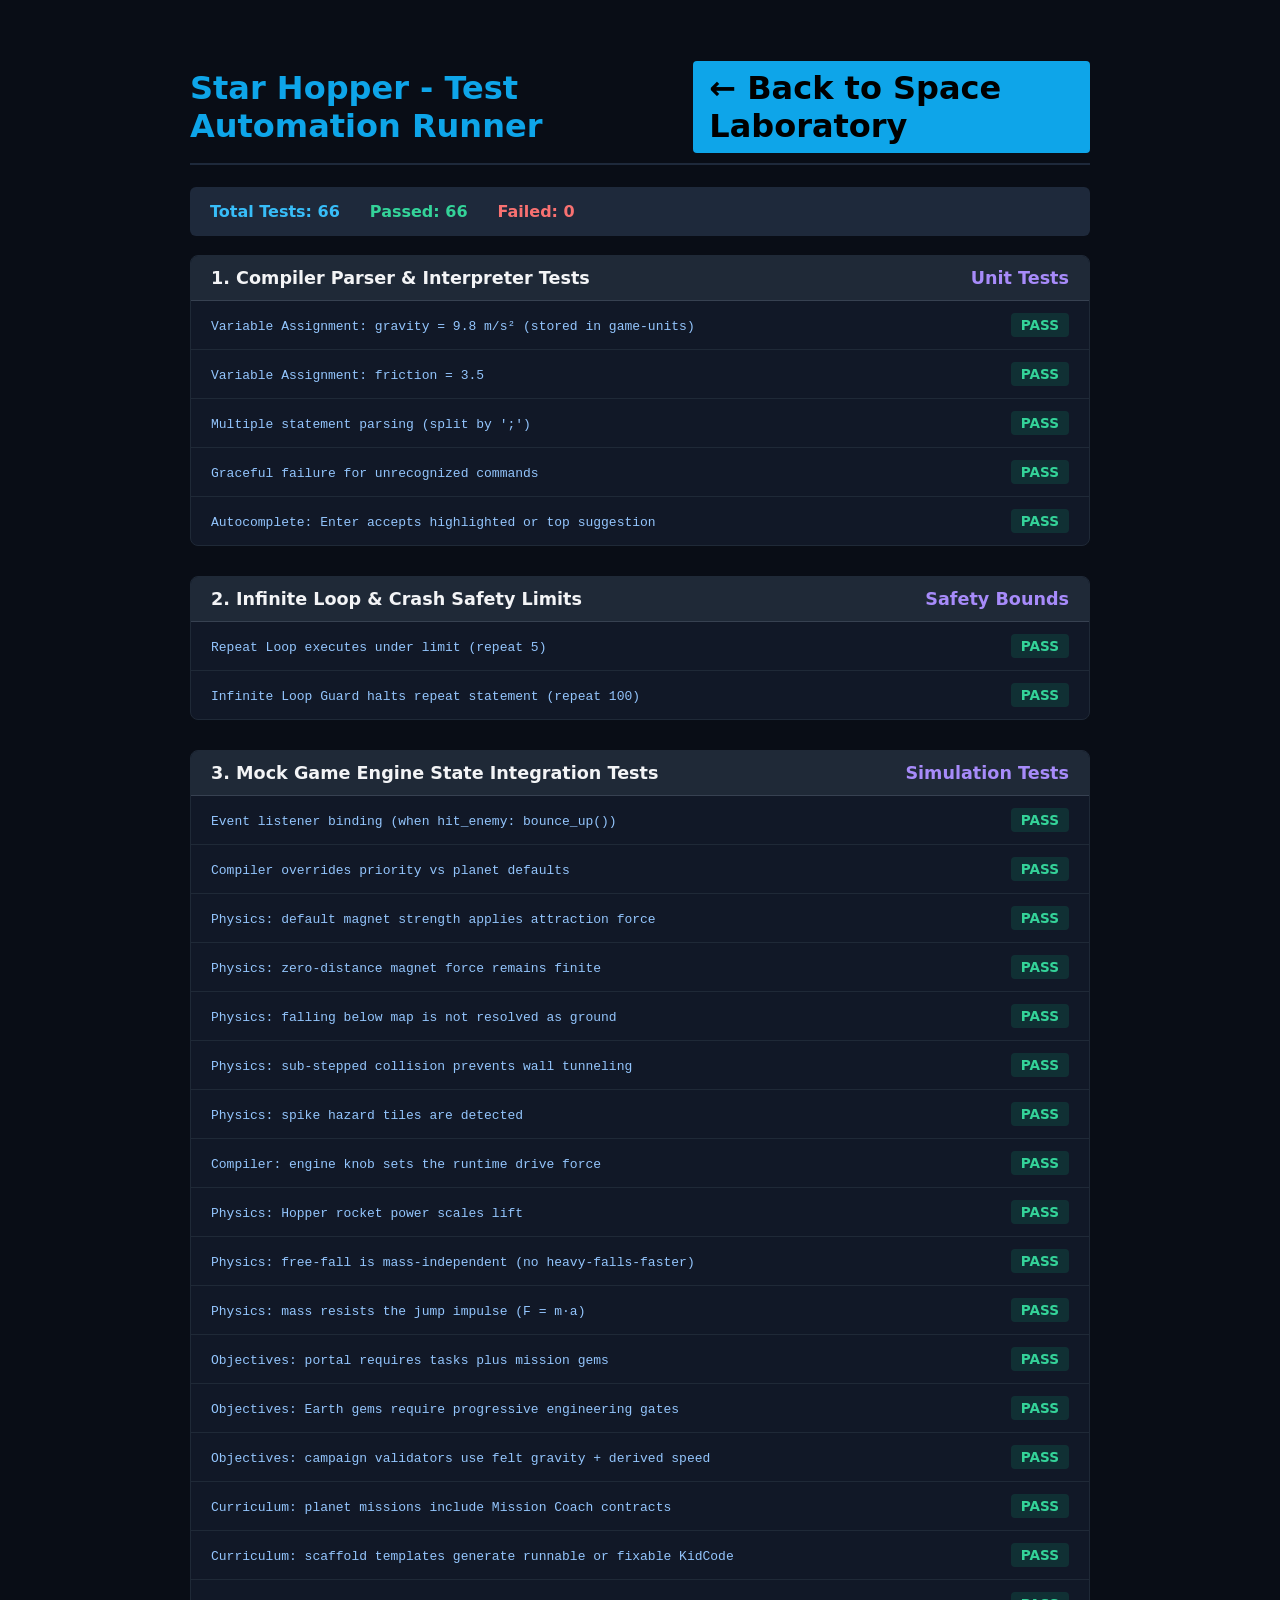
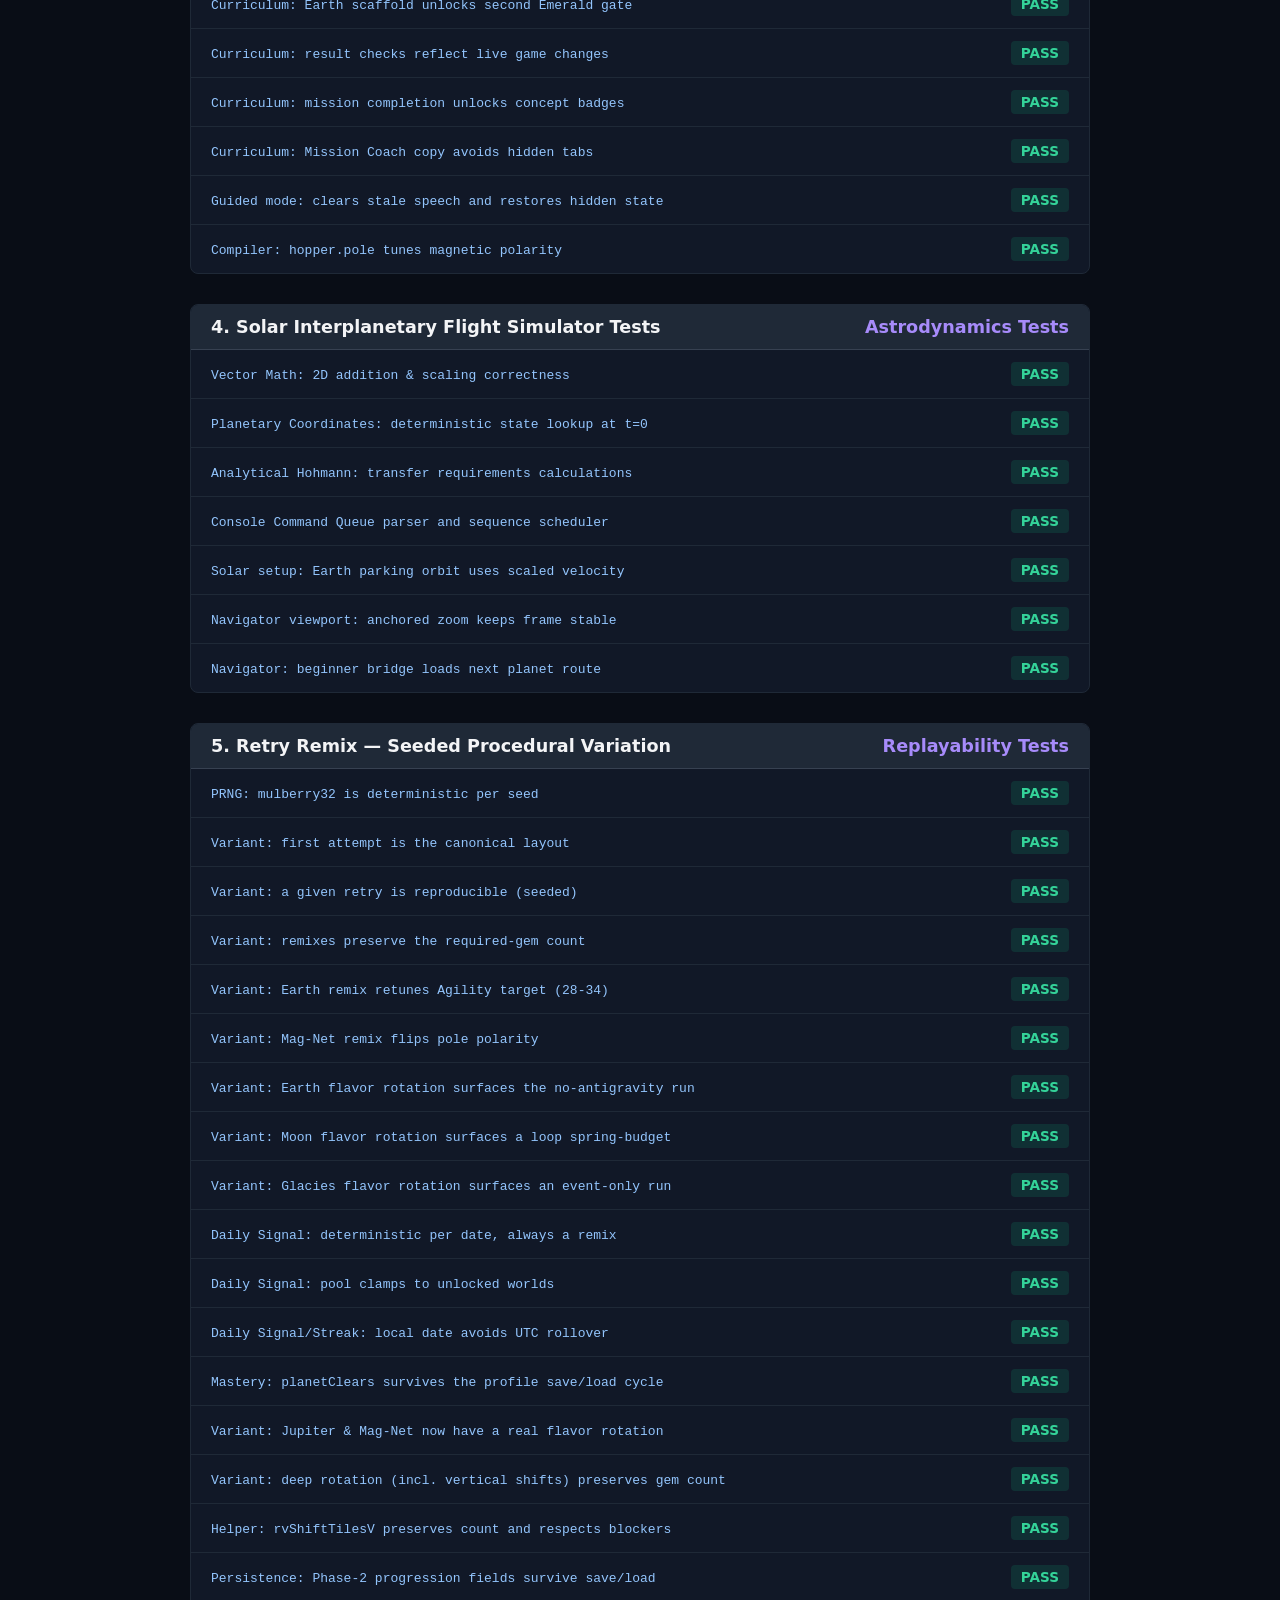
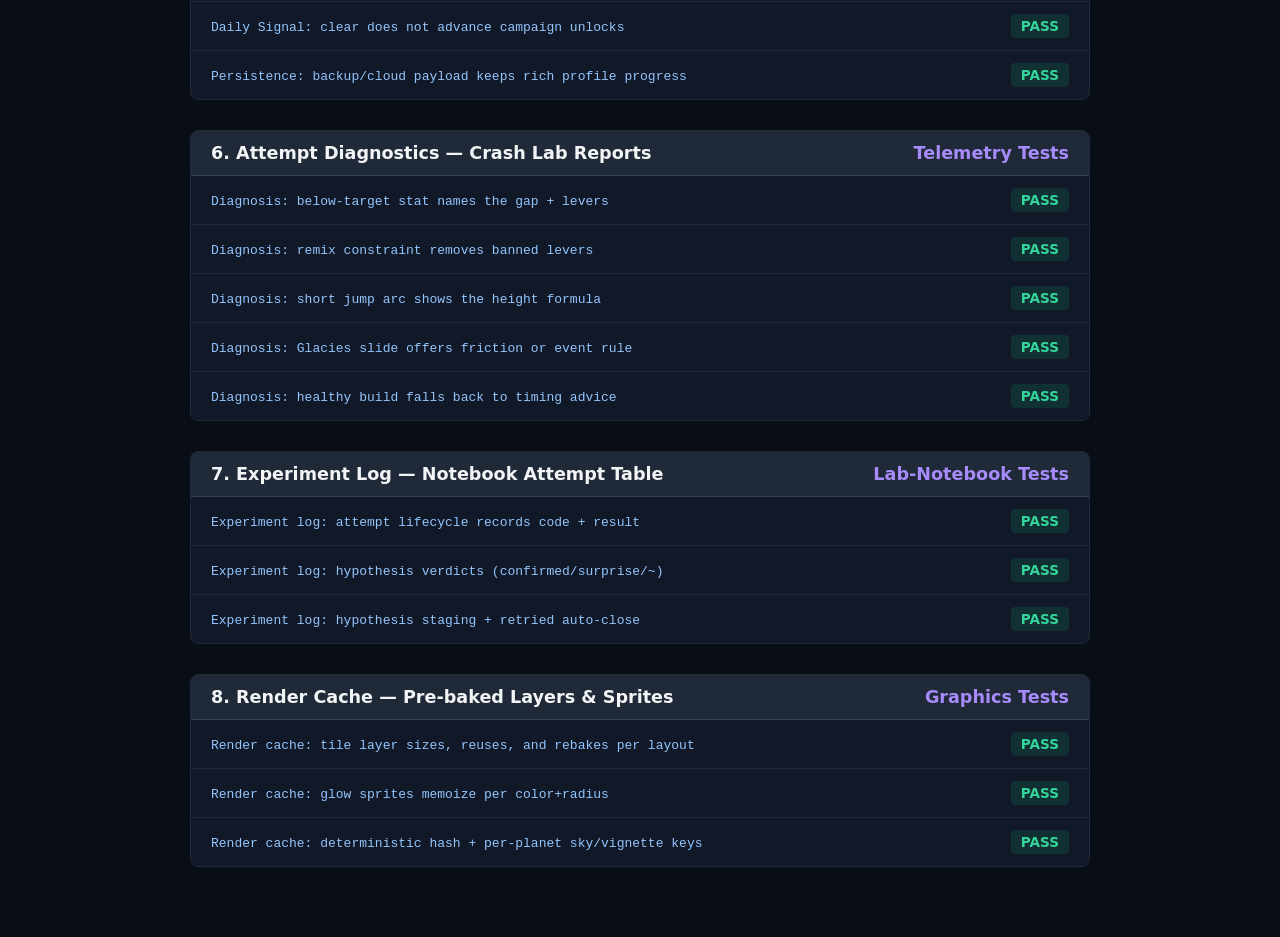
==== commit 1b02a621: "Fix progression saves and daily signal flow" ====
--- a/tests.html
+++ b/tests.html
@@ -140,6 +140,7 @@
   <script src="retry-variants.js"></script>
   <script src="diagnostics.js"></script>
   <script src="attempt-log.js"></script>
+  <script src="github-sync.js"></script>
   <script src="profiles.js"></script>
   <script src="game.js"></script>
   <script src="guided-mode.js"></script>
